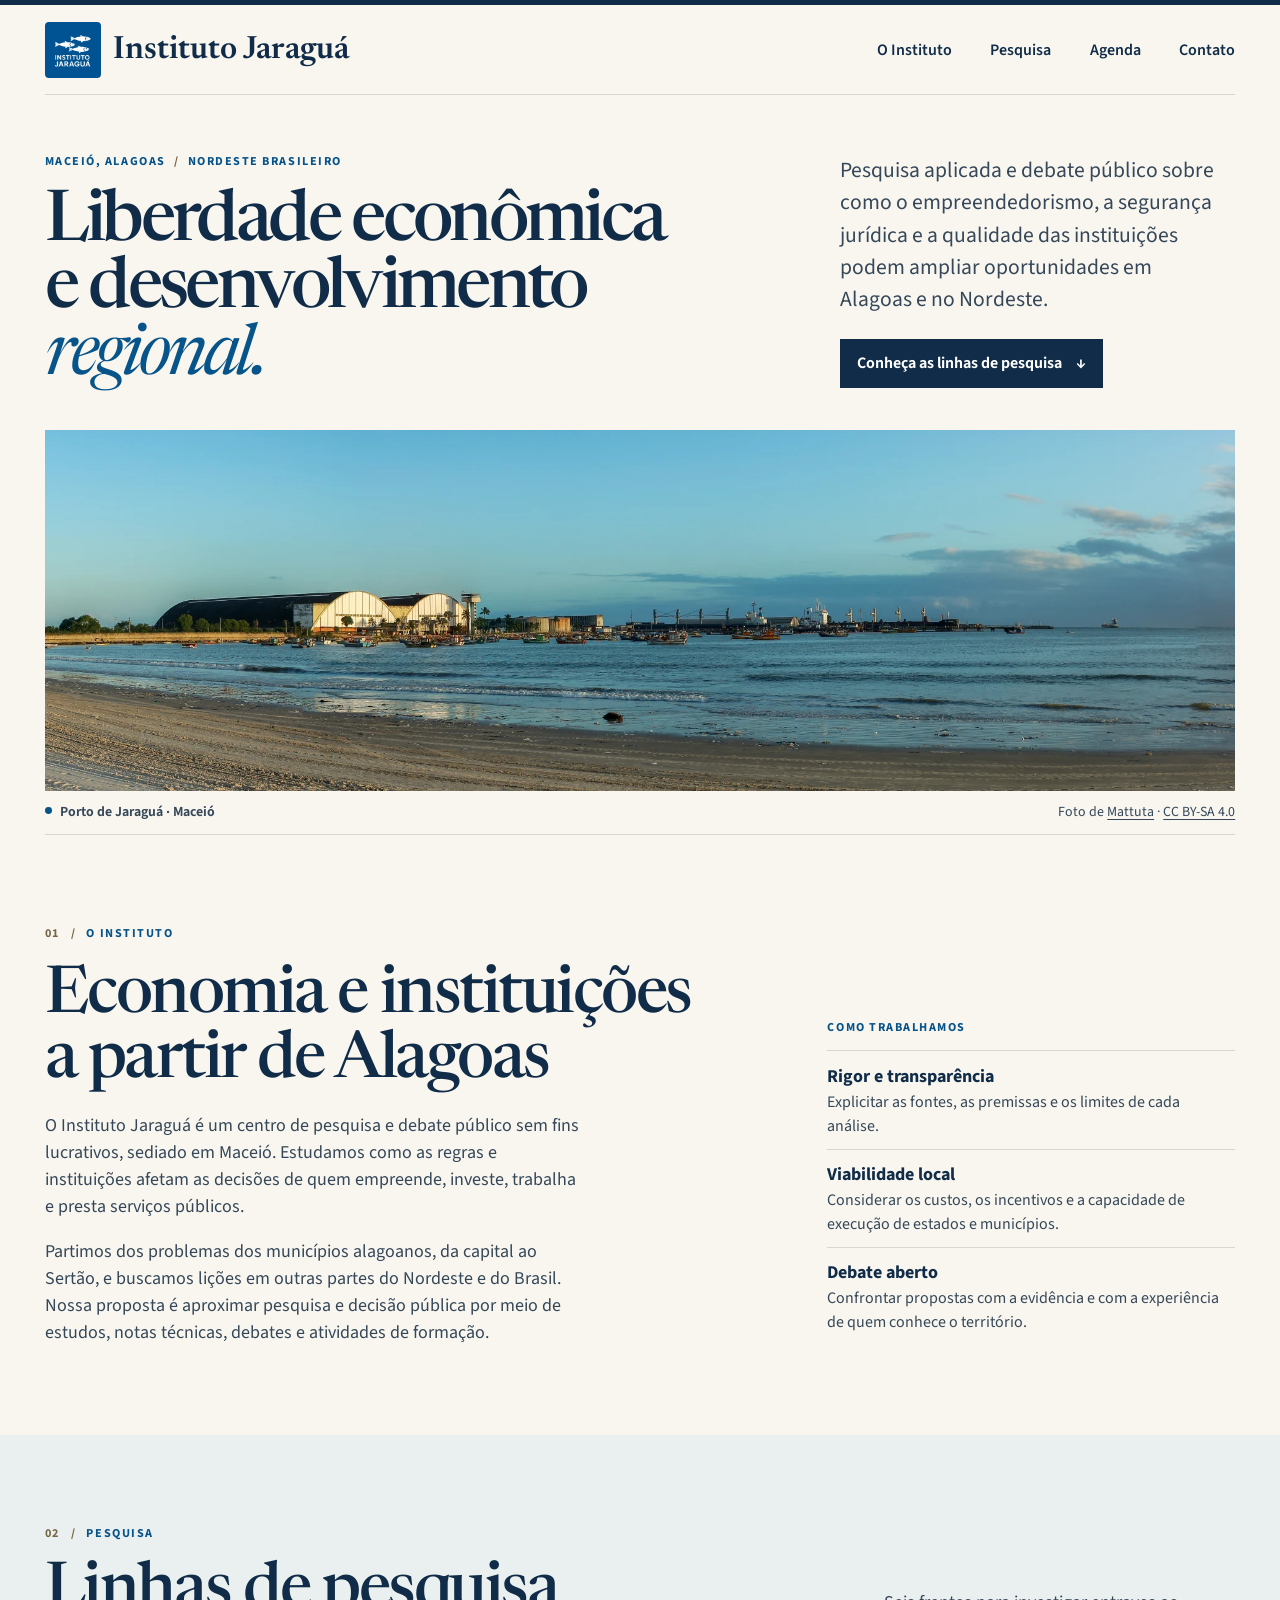
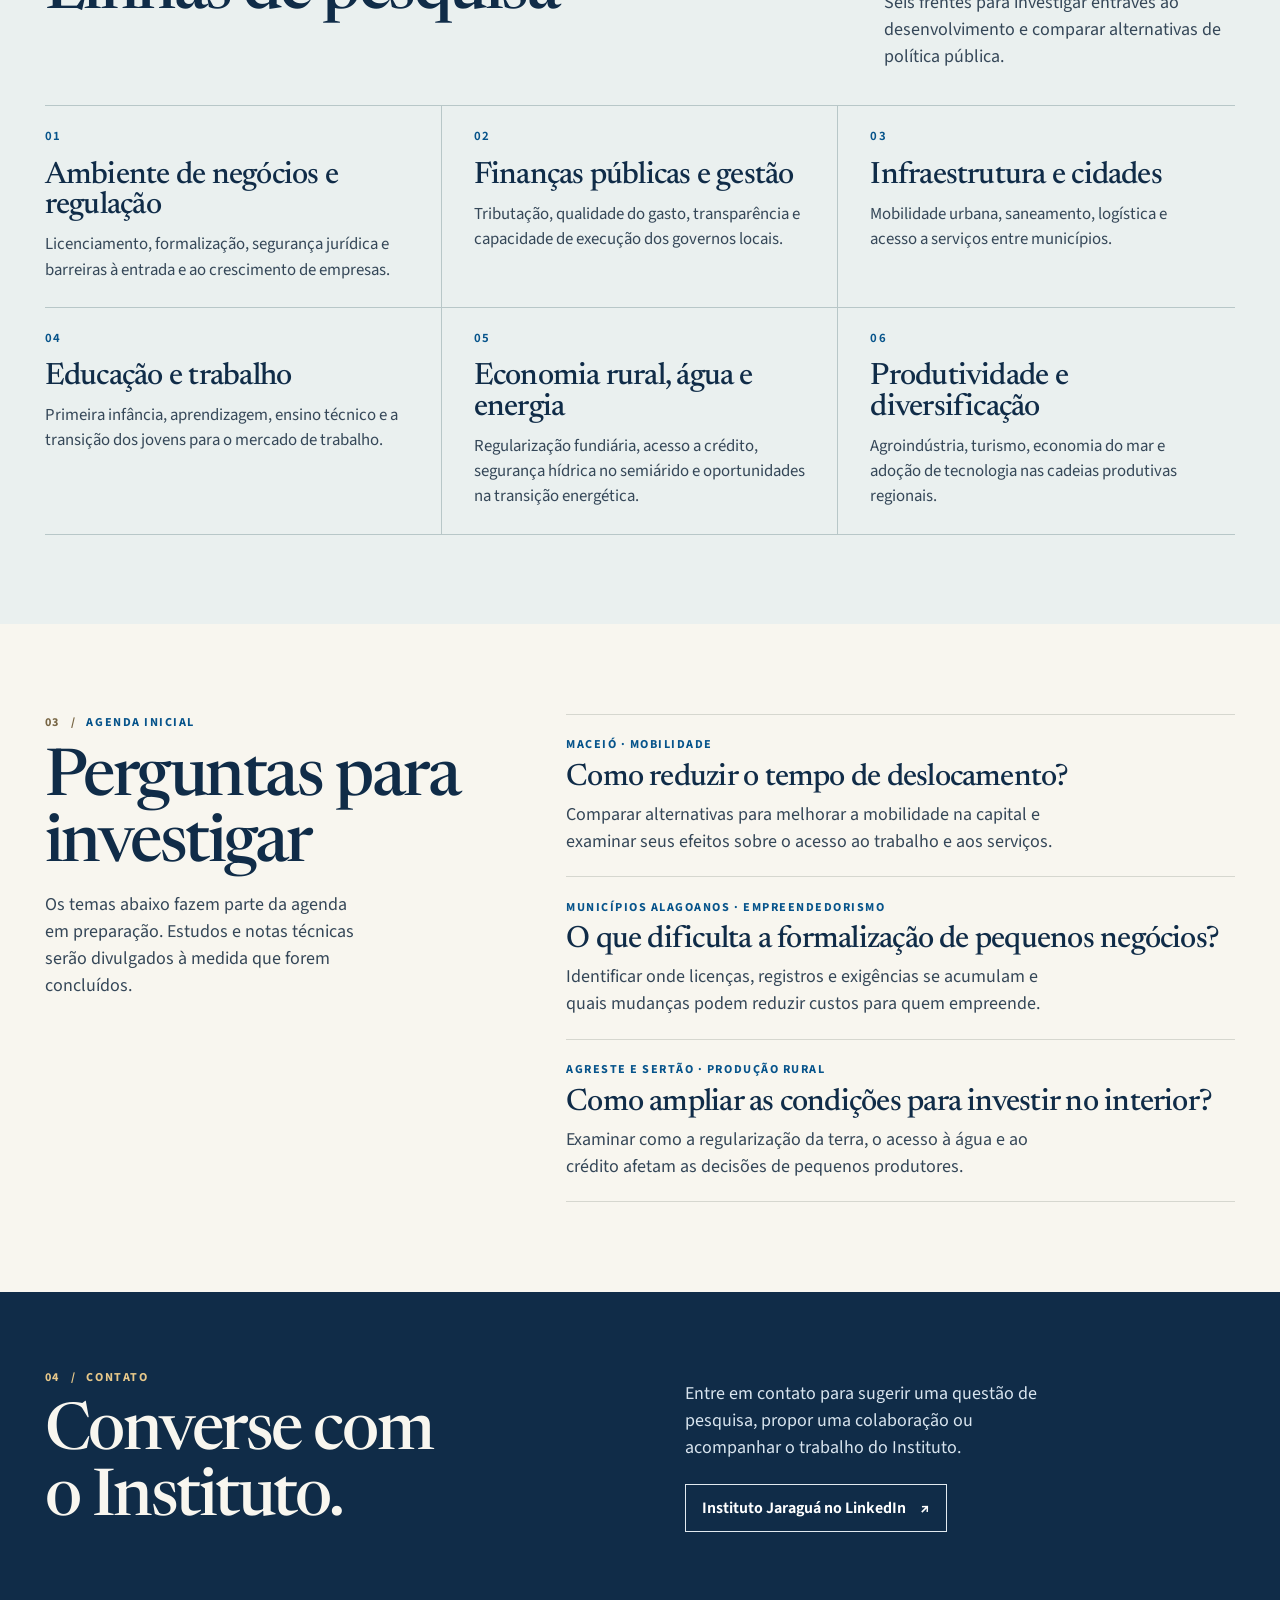
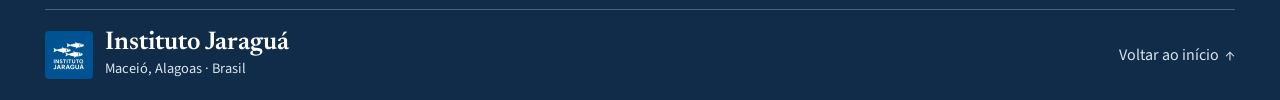
==== index.html @ 244baefc "Publica a primeira versão do Instituto Jaraguá" ====
<!doctype html>
<html lang="pt-BR">
<head>
  <meta charset="utf-8">
  <meta name="viewport" content="width=device-width, initial-scale=1">
  <title>Instituto Jaraguá | Pesquisa e políticas públicas para Alagoas e o Nordeste</title>
  <meta name="description" content="Instituto de pesquisa e debate público em Maceió, dedicado à liberdade econômica, à qualidade das instituições e ao desenvolvimento de Alagoas e do Nordeste.">
  <meta name="theme-color" content="#102c48">
  <link rel="canonical" href="https://pedromagalhaesbatista.github.io/instituto-jaragua/">
  <meta property="og:type" content="website">
  <meta property="og:locale" content="pt_BR">
  <meta property="og:site_name" content="Instituto Jaraguá">
  <meta property="og:title" content="Instituto Jaraguá">
  <meta property="og:description" content="Pesquisa e debate público sobre economia, instituições e desenvolvimento em Alagoas e no Nordeste.">
  <meta property="og:url" content="https://pedromagalhaesbatista.github.io/instituto-jaragua/">
  <meta property="og:image" content="https://pedromagalhaesbatista.github.io/instituto-jaragua/assets/porto-jaragua-social.jpg">
  <meta property="og:image:width" content="1200">
  <meta property="og:image:height" content="447">
  <meta property="og:image:alt" content="Vista panorâmica do Porto de Jaraguá, em Maceió.">
  <link rel="icon" href="assets/icone.png" type="image/png">
  <link rel="preconnect" href="https://fonts.googleapis.com">
  <link rel="preconnect" href="https://fonts.gstatic.com" crossorigin>
  <link href="https://fonts.googleapis.com/css2?family=Newsreader:ital,opsz,wght@0,6..72,400..600;1,6..72,400..500&amp;family=Source+Sans+3:wght@400..700&amp;display=swap" rel="stylesheet">
  <link rel="stylesheet" href="styles.css">
</head>
<body id="topo">
  <a class="skip-link" href="#conteudo">Pular para o conteúdo</a>

  <header class="site-header">
    <div class="masthead wrap">
      <a class="brand" href="#topo">
        <img src="assets/logo-jaragua.webp" alt="" width="56" height="56">
        <span>Instituto Jaraguá</span>
      </a>
      <nav aria-label="Navegação principal">
        <a href="#instituto">O Instituto</a>
        <a href="#pesquisa">Pesquisa</a>
        <a href="#agenda">Agenda</a>
        <a href="#contato">Contato</a>
      </nav>
    </div>
  </header>

  <main id="conteudo" tabindex="-1">
    <section class="hero wrap" aria-labelledby="titulo">
      <div class="hero-intro">
        <div>
          <p class="kicker hero-kicker">Maceió, Alagoas <span aria-hidden="true">/</span> Nordeste brasileiro</p>
          <h1 id="titulo">Liberdade econômica<br class="hero-break"> e desenvolvimento <em>regional.</em></h1>
        </div>
        <div class="hero-aside">
          <p>Pesquisa aplicada e debate público sobre como o empreendedorismo, a segurança jurídica e a qualidade das instituições podem ampliar oportunidades em Alagoas e no Nordeste.</p>
          <a class="button" href="#pesquisa">Conheça as linhas de pesquisa <span aria-hidden="true">↓</span></a>
        </div>
      </div>
      <figure class="hero-figure">
        <img src="assets/porto-jaragua.webp"
             srcset="assets/porto-jaragua-900.webp 900w, assets/porto-jaragua.webp 1920w"
             sizes="(max-width: 1256px) calc(100vw - 48px), 1208px"
             alt="O Porto de Jaraguá visto da praia, com galpões e embarcações ao fundo."
             width="1920" height="715" fetchpriority="high">
        <figcaption>
          <span><span class="caption-dot" aria-hidden="true"></span> Porto de Jaraguá · Maceió</span>
          <span>Foto de <a href="https://commons.wikimedia.org/wiki/File:Panoramica_do_Porto_de_Jaragu%C3%A1_Macei%C3%B3_Alagoas.jpg">Mattuta</a> · <a rel="license" href="https://creativecommons.org/licenses/by-sa/4.0/deed.pt-br">CC BY-SA 4.0</a></span>
        </figcaption>
      </figure>
    </section>

    <section class="section wrap about" id="instituto" aria-labelledby="instituto-titulo">
      <p class="kicker section-label"><span aria-hidden="true">01</span> O Instituto</p>
      <div class="about-copy">
        <h2 id="instituto-titulo">Economia e instituições<br class="about-break"> a partir de Alagoas</h2>
        <p>O Instituto Jaraguá é um centro de pesquisa e debate público sem fins lucrativos, sediado em Maceió. Estudamos como as regras e instituições afetam as decisões de quem empreende, investe, trabalha e presta serviços públicos.</p>
        <p>Partimos dos problemas dos municípios alagoanos, da capital ao Sertão, e buscamos lições em outras partes do Nordeste e do Brasil. Nossa proposta é aproximar pesquisa e decisão pública por meio de estudos, notas técnicas, debates e atividades de formação.</p>
      </div>
      <div class="principles">
        <p class="kicker">Como trabalhamos</p>
        <dl>
          <div>
            <dt>Rigor e transparência</dt>
            <dd>Explicitar as fontes, as premissas e os limites de cada análise.</dd>
          </div>
          <div>
            <dt>Viabilidade local</dt>
            <dd>Considerar os custos, os incentivos e a capacidade de execução de estados e municípios.</dd>
          </div>
          <div>
            <dt>Debate aberto</dt>
            <dd>Confrontar propostas com a evidência e com a experiência de quem conhece o território.</dd>
          </div>
        </dl>
      </div>
    </section>

    <section class="research" id="pesquisa" aria-labelledby="pesquisa-titulo">
      <div class="wrap section">
        <p class="kicker section-label"><span aria-hidden="true">02</span> Pesquisa</p>
        <div class="section-intro">
          <h2 id="pesquisa-titulo">Linhas de pesquisa</h2>
          <p>Seis frentes para investigar entraves ao desenvolvimento e comparar alternativas de política pública.</p>
        </div>
        <ul class="research-grid" role="list">
          <li>
            <span class="index" aria-hidden="true">01</span>
            <h3>Ambiente de negócios e regulação</h3>
            <p>Licenciamento, formalização, segurança jurídica e barreiras à entrada e ao crescimento de empresas.</p>
          </li>
          <li>
            <span class="index" aria-hidden="true">02</span>
            <h3>Finanças públicas e gestão</h3>
            <p>Tributação, qualidade do gasto, transparência e capacidade de execução dos governos locais.</p>
          </li>
          <li>
            <span class="index" aria-hidden="true">03</span>
            <h3>Infraestrutura e cidades</h3>
            <p>Mobilidade urbana, saneamento, logística e acesso a serviços entre municípios.</p>
          </li>
          <li>
            <span class="index" aria-hidden="true">04</span>
            <h3>Educação e trabalho</h3>
            <p>Primeira infância, aprendizagem, ensino técnico e a transição dos jovens para o mercado de trabalho.</p>
          </li>
          <li>
            <span class="index" aria-hidden="true">05</span>
            <h3>Economia rural, água e energia</h3>
            <p>Regularização fundiária, acesso a crédito, segurança hídrica no semiárido e oportunidades na transição energética.</p>
          </li>
          <li>
            <span class="index" aria-hidden="true">06</span>
            <h3>Produtividade e diversificação</h3>
            <p>Agroindústria, turismo, economia do mar e adoção de tecnologia nas cadeias produtivas regionais.</p>
          </li>
        </ul>
      </div>
    </section>

    <section class="section wrap agenda" id="agenda" aria-labelledby="agenda-titulo">
      <div class="agenda-intro">
        <p class="kicker section-label"><span aria-hidden="true">03</span> Agenda inicial</p>
        <h2 id="agenda-titulo">Perguntas para<br class="about-break"> investigar</h2>
        <p>Os temas abaixo fazem parte da agenda em preparação. Estudos e notas técnicas serão divulgados à medida que forem concluídos.</p>
      </div>
      <ul class="agenda-list" role="list">
        <li>
          <p class="kicker">Maceió · Mobilidade</p>
          <h3>Como reduzir o tempo de deslocamento?</h3>
          <p>Comparar alternativas para melhorar a mobilidade na capital e examinar seus efeitos sobre o acesso ao trabalho e aos serviços.</p>
        </li>
        <li>
          <p class="kicker">Municípios alagoanos · Empreendedorismo</p>
          <h3>O que dificulta a formalização de pequenos negócios?</h3>
          <p>Identificar onde licenças, registros e exigências se acumulam e quais mudanças podem reduzir custos para quem empreende.</p>
        </li>
        <li>
          <p class="kicker">Agreste e Sertão · Produção rural</p>
          <h3>Como ampliar as condições para investir no interior?</h3>
          <p>Examinar como a regularização da terra, o acesso à água e ao crédito afetam as decisões de pequenos produtores.</p>
        </li>
      </ul>
    </section>
  </main>

  <footer class="site-footer" id="contato">
    <div class="wrap">
      <div class="footer-intro">
        <div>
          <p class="kicker section-label"><span aria-hidden="true">04</span> Contato</p>
          <h2>Converse com<br class="about-break"> o Instituto.</h2>
        </div>
        <div>
          <p>Entre em contato para sugerir uma questão de pesquisa, propor uma colaboração ou acompanhar o trabalho do Instituto.</p>
          <a class="button button-light" href="https://www.linkedin.com/company/instituto-jaragu%C3%A1/">Instituto Jaraguá no LinkedIn <span aria-hidden="true">↗</span></a>
        </div>
      </div>
      <div class="footer-base">
        <a class="brand" href="#topo">
          <img src="assets/logo-jaragua.webp" alt="" width="48" height="48" loading="lazy">
          <span>Instituto Jaraguá<small>Maceió, Alagoas · Brasil</small></span>
        </a>
        <a class="back-top" href="#topo">Voltar ao início <span aria-hidden="true">↑</span></a>
      </div>
    </div>
  </footer>
</body>
</html>
---- styles.css ----
:root {
  color-scheme: light;
  --paper: #f8f6ef;
  --ink: #102c48;
  --text: #354758;
  --blue: #07548b;
  --rule: #d6d7cf;
  --sand: #e7c88a;
  --serif: "Newsreader", Georgia, serif;
  --sans: "Source Sans 3", system-ui, sans-serif;
}

*, *::before, *::after { box-sizing: border-box; }

html {
  scroll-behavior: smooth;
  scroll-padding-top: 1.5rem;
}

body {
  margin: 0;
  background: var(--paper);
  color: var(--text);
  font: 400 1.125rem/1.5 var(--sans);
}

.wrap {
  width: min(1208px, calc(100% - clamp(2rem, 7vw, 7rem)));
  margin-inline: auto;
}

h1, h2, h3 {
  margin: 0;
  color: var(--ink);
  font: 500 1em/1 var(--serif);
}

h2 {
  font-size: clamp(2.7rem, 5.1vw, 4.65rem);
  letter-spacing: -.038em;
}

h3 {
  font-size: clamp(1.7rem, 2.4vw, 2.25rem);
  letter-spacing: -.025em;
}

p, figure, dl, dd { margin: 0; }
a { color: inherit; text-underline-offset: .2em; }
img { display: block; max-width: 100%; }
a:focus-visible { outline: 2px solid currentColor; outline-offset: 4px; }

.skip-link {
  position: fixed;
  z-index: 1;
  top: .5rem;
  left: .5rem;
  padding: .65rem 1rem;
  background: var(--ink);
  color: white;
  transform: translateY(-160%);
}

.skip-link:focus { transform: none; }

.kicker {
  color: var(--blue);
  font-size: .76rem;
  font-weight: 700;
  line-height: 1.45;
  letter-spacing: .125em;
  text-transform: uppercase;
}

.site-header { border-top: 5px solid var(--ink); }

.masthead {
  display: flex;
  min-height: 90px;
  align-items: center;
  justify-content: space-between;
  gap: 1.5rem;
  border-bottom: 1px solid var(--rule);
}

.brand {
  display: inline-flex;
  align-items: center;
  gap: .75rem;
  color: var(--ink);
  font: 600 clamp(1.5rem, 3vw, 2rem)/1 var(--serif);
  text-decoration: none;
}

.brand img {
  flex: none;
  border-radius: 4px;
}

.masthead nav {
  display: flex;
  flex-wrap: wrap;
  align-items: center;
  gap: .25rem clamp(1.15rem, 3vw, 2.6rem);
  color: var(--ink);
  font-size: 1rem;
  font-weight: 600;
}

.masthead nav a { padding-block: .6rem; text-decoration: none; }
.masthead nav a:hover { text-decoration: underline; }

.hero { padding-top: clamp(2.8rem, 4.5vw, 4rem); }

.hero-intro {
  display: grid;
  grid-template-columns: minmax(0, 1.85fr) minmax(0, 1fr);
  align-items: end;
  gap: 2rem clamp(1.75rem, 5vw, 5rem);
  padding-bottom: clamp(1.8rem, 3vw, 2.6rem);
}

.hero-kicker { margin-bottom: 1.3rem; }
.hero-kicker span { color: #776544; padding-inline: .3rem; }

h1 {
  font-size: clamp(2.8rem, 5.5vw, 5.2rem);
  letter-spacing: -.052em;
  line-height: .95;
}

h1 em { color: var(--blue); font-weight: 400; }

.hero-aside {
  padding-bottom: .25rem;
  font-size: clamp(1.12rem, 1.7vw, 1.35rem);
}

.hero-aside p { max-width: 35ch; }

.button {
  display: inline-flex;
  justify-content: space-between;
  align-items: center;
  gap: .9rem;
  margin-top: 1.4rem;
  padding: .7rem 1rem;
  border: 1px solid var(--ink);
  background: var(--ink);
  color: white;
  font-size: 1rem;
  font-weight: 650;
  text-decoration: none;
}

.button:hover {
  border-color: var(--blue);
  background: var(--blue);
}

.button span { flex: none; }

.hero-figure img {
  width: 100%;
  height: auto;
  min-height: 190px;
  object-fit: cover;
  object-position: 38% center;
  background: #89b3c5;
}

.hero-figure figcaption {
  display: flex;
  flex-wrap: wrap;
  justify-content: space-between;
  align-items: baseline;
  gap: .3rem 1rem;
  padding: .7rem 0;
  border-bottom: 1px solid var(--rule);
  font-size: .87rem;
}

.hero-figure figcaption > :first-child { font-weight: 650; }

.caption-dot {
  display: inline-block;
  width: .43rem;
  height: .43rem;
  margin-right: .35rem;
  border-radius: 50%;
  background: var(--blue);
  vertical-align: .12em;
}

.section { padding-block: clamp(3.5rem, 7vw, 6.75rem); }

.section-label {
  display: flex;
  align-items: center;
  gap: .65rem;
}

.section-label span { color: #776544; font-variant-numeric: tabular-nums; }
.section-label span::after { content: " /"; margin-left: .45rem; }

.about {
  display: grid;
  grid-template-columns: minmax(0, 1.7fr) minmax(0, 1fr);
  gap: 1.35rem clamp(2.25rem, 7vw, 7rem);
}

.about > .section-label { grid-column: 1 / -1; }
.about-copy p { max-width: 60ch; margin-top: 1.1rem; }
.principles { align-self: end; }
.principles dl { margin-top: .85rem; }
.principles dl div { padding: .7rem 0; border-top: 1px solid var(--rule); }
.principles dt { font-weight: 700; color: var(--ink); }
.principles dd { font-size: 1rem; }

.research { background: #eaf0ef; }

.section-intro {
  display: flex;
  align-items: baseline;
  justify-content: space-between;
  gap: 1rem 3rem;
  margin-block: 1.1rem 2.2rem;
}

.section-intro p { max-width: 39ch; }

.research-grid {
  display: grid;
  grid-template-columns: repeat(3, minmax(0, 1fr));
  margin: 0;
  padding: 0;
  border-top: 1px solid #b8c7c8;
  list-style: none;
}

.research-grid li {
  padding: 1.3rem clamp(.85rem, 2.6vw, 2rem) 1.5rem;
  border-bottom: 1px solid #b8c7c8;
  border-right: 1px solid #b8c7c8;
}

.research-grid li:nth-child(3n) { border-right: 0; }
.research-grid li:nth-child(3n+1) { padding-left: 0; }
.research-grid p { margin-top: .65rem; font-size: 1.05rem; }

.index {
  display: block;
  margin-bottom: .9rem;
  color: var(--blue);
  font-size: .8rem;
  font-weight: 650;
  letter-spacing: .1em;
}

.agenda {
  display: grid;
  grid-template-columns: minmax(0, 1fr) minmax(0, 1.55fr);
  gap: 1.7rem clamp(2rem, 7vw, 7rem);
}

.agenda-intro h2 { margin-block: 1rem .8rem; }
.agenda-intro > p:last-child { max-width: 35ch; }
.agenda-list { margin: 0; padding: 0; list-style: none; border-top: 1px solid var(--rule); }
.agenda-list li { padding: 1.35rem 0; border-bottom: 1px solid var(--rule); }
.agenda-list h3 { margin-block: .55rem .45rem; }
.agenda-list li > p:last-child { max-width: 57ch; }

.site-footer {
  background: var(--ink);
  color: #d8e4ee;
}

.footer-intro {
  display: grid;
  grid-template-columns: minmax(0, 1fr) minmax(0, 1fr);
  align-items: end;
  gap: 1.25rem clamp(2rem, 7vw, 7rem);
  padding-block: clamp(3rem, 6vw, 5rem);
}

.site-footer .kicker, .site-footer .section-label span { color: var(--sand); }
.site-footer h2 { margin-top: .95rem; color: var(--paper); }
.footer-intro p { max-width: 42ch; }
.button-light { border-color: #e2eaf0; color: #fff; }
.button-light:hover { border-color: #e2eaf0; background: #e2eaf0; color: var(--ink); }

.footer-base {
  display: flex;
  flex-wrap: wrap;
  align-items: center;
  justify-content: space-between;
  gap: 1rem;
  padding-block: 1.3rem;
  border-top: 1px solid #496278;
}

.footer-base .brand { color: white; font-size: 1.6rem; }

.footer-base small {
  display: block;
  margin-top: .2rem;
  color: #d8e4ee;
  font: 400 .9rem/1.35 var(--sans);
}

.back-top { font-size: 1rem; text-decoration: none; }
.back-top:hover { text-decoration: underline; }
.back-top span { margin-left: .2rem; }

@media (min-width: 941px) {
  .hero-figure img { aspect-ratio: 3.3; object-position: center 82%; }
}

@media (max-width: 940px) {
  .hero-intro { grid-template-columns: minmax(0, 1.45fr) minmax(0, 1fr); }
  .hero-break, .about-break { display: none; }
}

@media (max-width: 700px) {
  .masthead { flex-wrap: wrap; gap: .55rem 1rem; padding-block: .7rem .25rem; }
  .masthead nav { gap: .2rem clamp(.9rem, 3.5vw, 1.6rem); }
  .masthead nav a { padding-block: .55rem; }
  .brand img { width: 48px; height: 48px; }
  .hero-intro, .about, .agenda, .footer-intro { grid-template-columns: minmax(0, 1fr); }
  .hero-intro { gap: 1rem; }
  h1 { max-width: 15ch; font-size: clamp(2.6rem, 11.5vw, 4.7rem); }
  .hero-aside p { max-width: 47ch; }
  .about > .section-label { grid-column: auto; }
  .section-intro { display: block; }
  .section-intro p { margin-top: .75rem; }
  .research-grid { grid-template-columns: repeat(2, minmax(0, 1fr)); }
  .research-grid li:nth-child(n) { padding-inline: .9rem; border-right: 1px solid #b8c7c8; }
  .research-grid li:nth-child(even) { border-right: 0; }
  .research-grid li:nth-child(odd) { padding-left: 0; }
}

@media (max-width: 420px) {
  .research-grid { grid-template-columns: minmax(0, 1fr); }
  .research-grid li:nth-child(n) { padding-inline: 0; border-right: 0; }
  .hero-figure img { object-position: 31% center; }
}

@media (prefers-reduced-motion: reduce) {
  html { scroll-behavior: auto; }
}
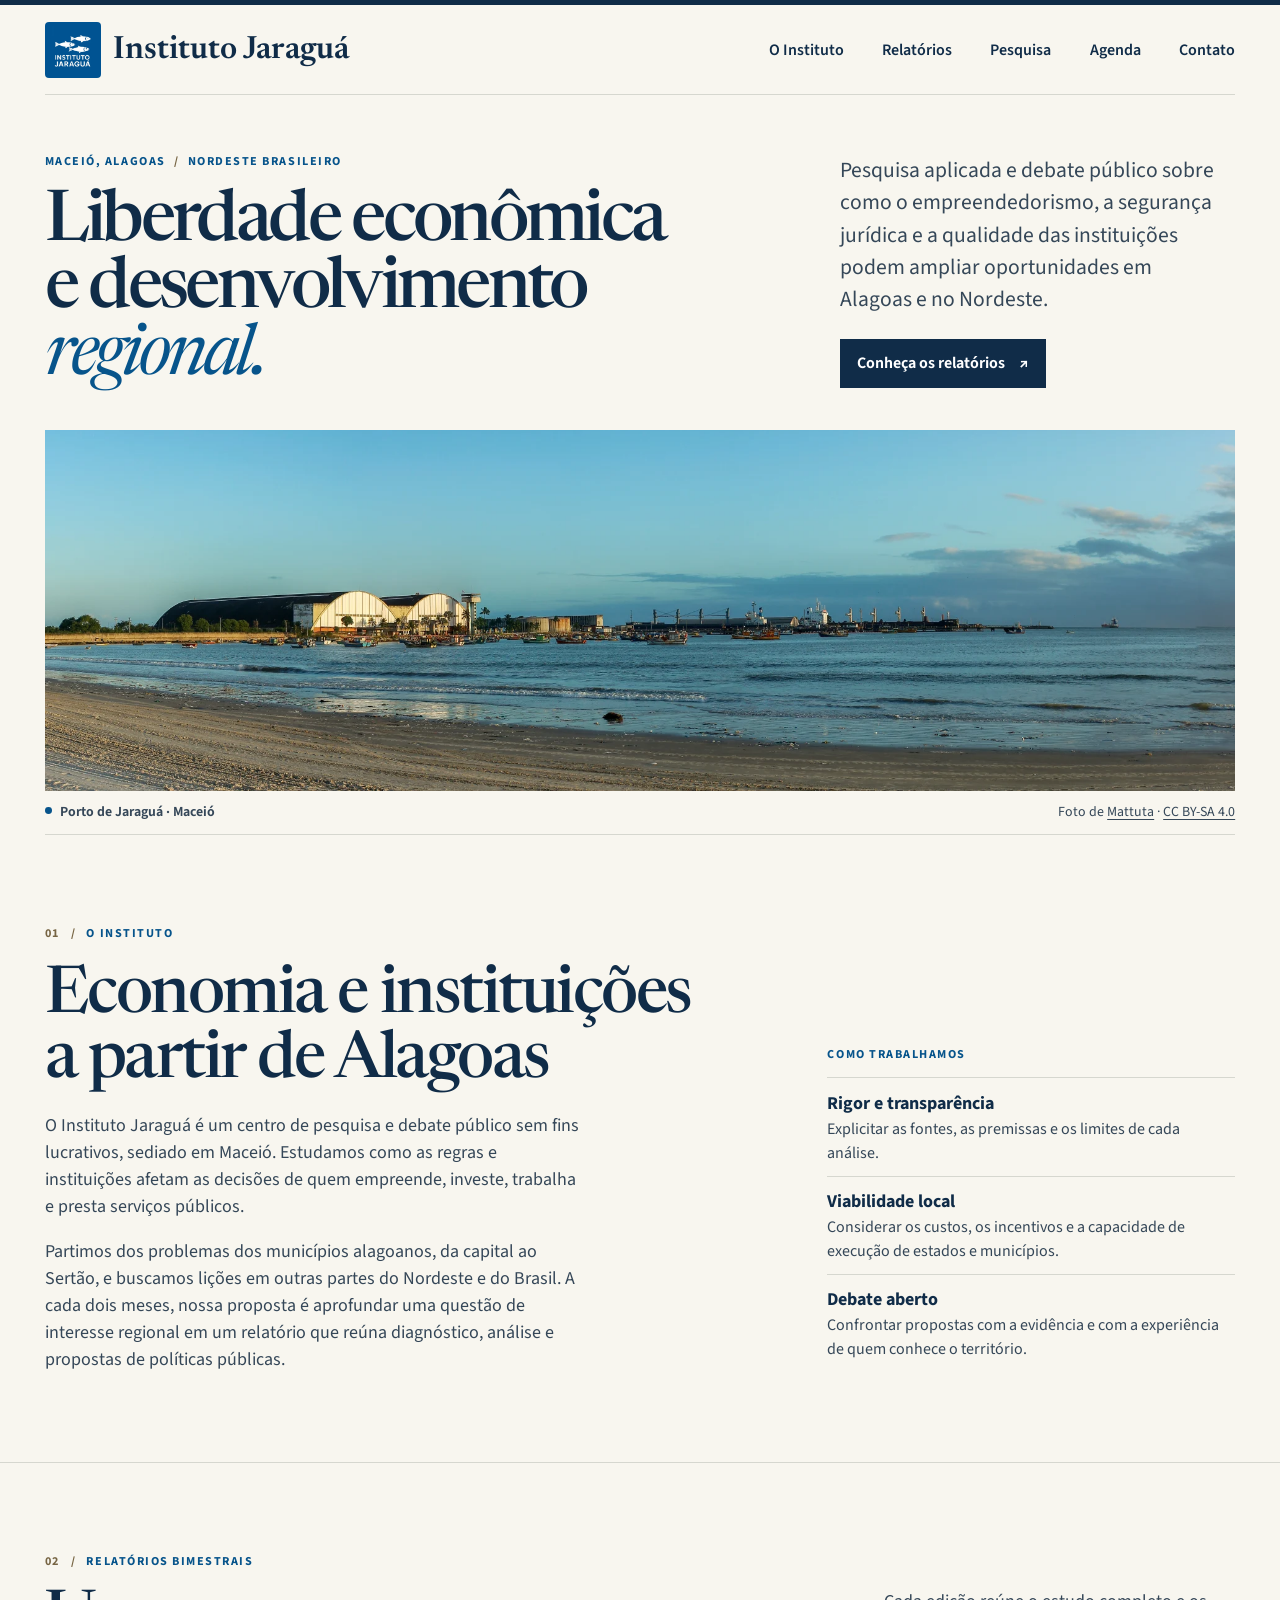
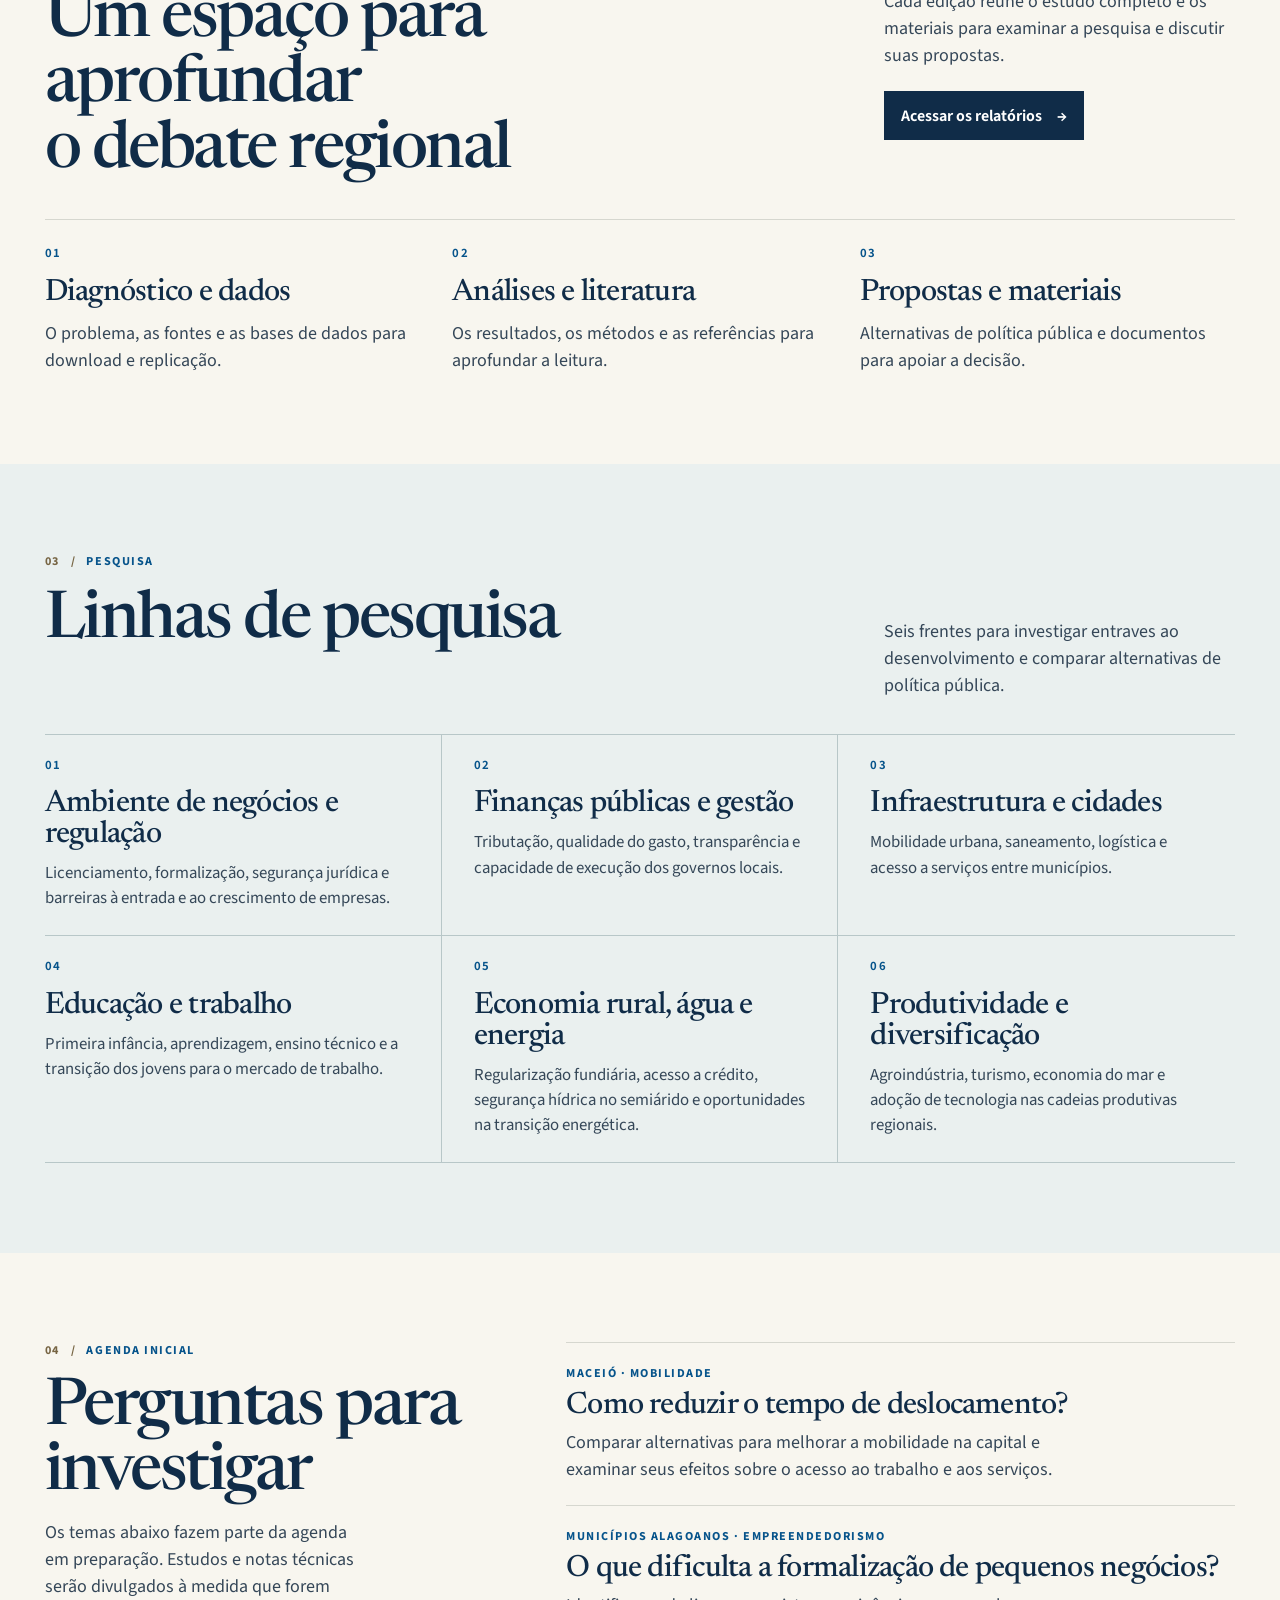
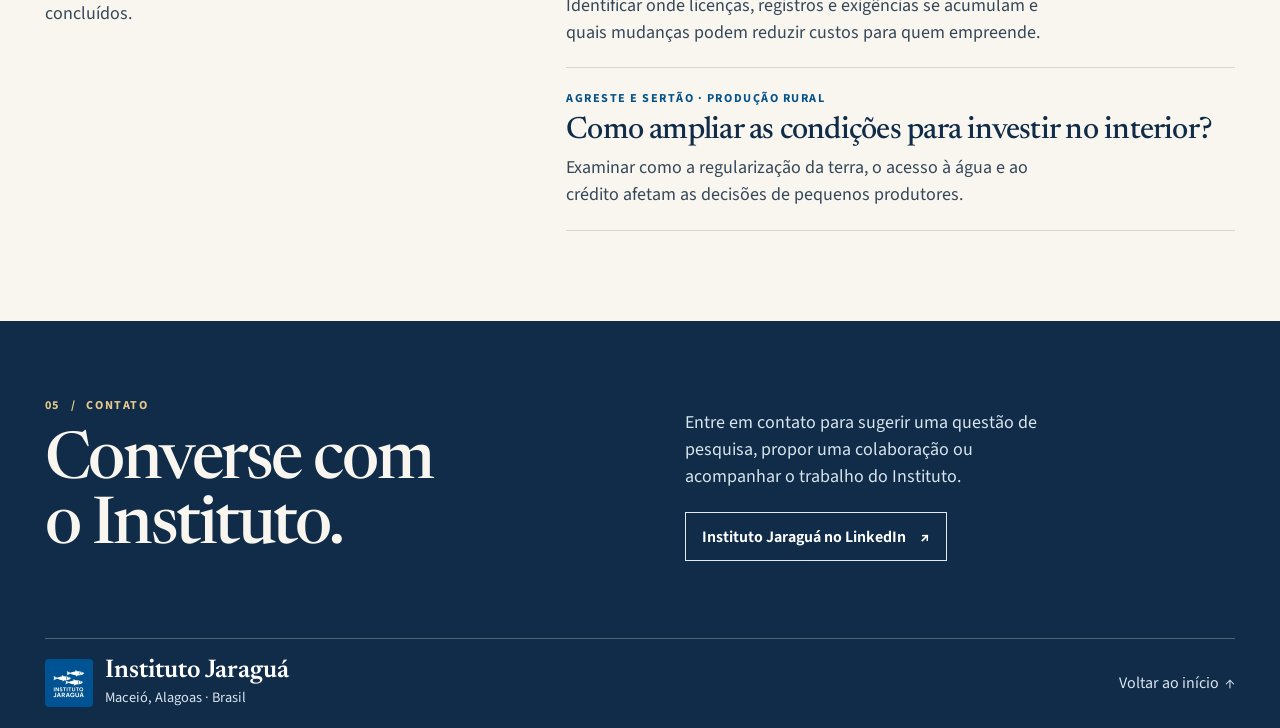
==== commit 5887dc28: "Cria acervo e páginas para relatórios bimestrais" ====
--- a/index.html
+++ b/index.html
@@ -34,6 +34,7 @@
       </a>
       <nav aria-label="Navegação principal">
         <a href="#instituto">O Instituto</a>
+        <a href="relatorios.html">Relatórios</a>
         <a href="#pesquisa">Pesquisa</a>
         <a href="#agenda">Agenda</a>
         <a href="#contato">Contato</a>
@@ -50,7 +51,7 @@
         </div>
         <div class="hero-aside">
           <p>Pesquisa aplicada e debate público sobre como o empreendedorismo, a segurança jurídica e a qualidade das instituições podem ampliar oportunidades em Alagoas e no Nordeste.</p>
-          <a class="button" href="#pesquisa">Conheça as linhas de pesquisa <span aria-hidden="true">↓</span></a>
+          <a class="button" href="relatorios.html">Conheça os relatórios <span aria-hidden="true">↗</span></a>
         </div>
       </div>
       <figure class="hero-figure">
@@ -71,7 +72,7 @@
       <div class="about-copy">
         <h2 id="instituto-titulo">Economia e instituições<br class="about-break"> a partir de Alagoas</h2>
         <p>O Instituto Jaraguá é um centro de pesquisa e debate público sem fins lucrativos, sediado em Maceió. Estudamos como as regras e instituições afetam as decisões de quem empreende, investe, trabalha e presta serviços públicos.</p>
-        <p>Partimos dos problemas dos municípios alagoanos, da capital ao Sertão, e buscamos lições em outras partes do Nordeste e do Brasil. Nossa proposta é aproximar pesquisa e decisão pública por meio de estudos, notas técnicas, debates e atividades de formação.</p>
+        <p>Partimos dos problemas dos municípios alagoanos, da capital ao Sertão, e buscamos lições em outras partes do Nordeste e do Brasil. A cada dois meses, nossa proposta é aprofundar uma questão de interesse regional em um relatório que reúna diagnóstico, análise e propostas de políticas públicas.</p>
       </div>
       <div class="principles">
         <p class="kicker">Como trabalhamos</p>
@@ -92,9 +93,27 @@
       </div>
     </section>
 
+    <section class="reports-feature" aria-labelledby="relatorios-titulo">
+      <div class="wrap section">
+        <p class="kicker section-label"><span aria-hidden="true">02</span> Relatórios bimestrais</p>
+        <div class="section-intro">
+          <h2 id="relatorios-titulo">Um espaço para aprofundar<br class="about-break"> o debate regional</h2>
+          <div>
+            <p>Cada edição reúne o estudo completo e os materiais para examinar a pesquisa e discutir suas propostas.</p>
+            <a class="button" href="relatorios.html">Acessar os relatórios <span aria-hidden="true">→</span></a>
+          </div>
+        </div>
+        <ol class="report-outline" role="list">
+          <li><span class="index" aria-hidden="true">01</span><h3>Diagnóstico e dados</h3><p>O problema, as fontes e as bases de dados para download e replicação.</p></li>
+          <li><span class="index" aria-hidden="true">02</span><h3>Análises e literatura</h3><p>Os resultados, os métodos e as referências para aprofundar a leitura.</p></li>
+          <li><span class="index" aria-hidden="true">03</span><h3>Propostas e materiais</h3><p>Alternativas de política pública e documentos para apoiar a decisão.</p></li>
+        </ol>
+      </div>
+    </section>
+
     <section class="research" id="pesquisa" aria-labelledby="pesquisa-titulo">
       <div class="wrap section">
-        <p class="kicker section-label"><span aria-hidden="true">02</span> Pesquisa</p>
+        <p class="kicker section-label"><span aria-hidden="true">03</span> Pesquisa</p>
         <div class="section-intro">
           <h2 id="pesquisa-titulo">Linhas de pesquisa</h2>
           <p>Seis frentes para investigar entraves ao desenvolvimento e comparar alternativas de política pública.</p>
@@ -136,7 +155,7 @@
 
     <section class="section wrap agenda" id="agenda" aria-labelledby="agenda-titulo">
       <div class="agenda-intro">
-        <p class="kicker section-label"><span aria-hidden="true">03</span> Agenda inicial</p>
+        <p class="kicker section-label"><span aria-hidden="true">04</span> Agenda inicial</p>
         <h2 id="agenda-titulo">Perguntas para<br class="about-break"> investigar</h2>
         <p>Os temas abaixo fazem parte da agenda em preparação. Estudos e notas técnicas serão divulgados à medida que forem concluídos.</p>
       </div>
@@ -164,7 +183,7 @@
     <div class="wrap">
       <div class="footer-intro">
         <div>
-          <p class="kicker section-label"><span aria-hidden="true">04</span> Contato</p>
+          <p class="kicker section-label"><span aria-hidden="true">05</span> Contato</p>
           <h2>Converse com<br class="about-break"> o Instituto.</h2>
         </div>
         <div>
--- a/styles.css
+++ b/styles.css
@@ -312,6 +312,118 @@
 .back-top:hover { text-decoration: underline; }
 .back-top span { margin-left: .2rem; }
 
+.masthead nav a[aria-current="page"] { text-decoration: underline; }
+
+.reports-feature { border-top: 1px solid var(--rule); }
+.reports-feature .section-intro { align-items: start; }
+.reports-feature h2 { max-width: 17ch; }
+.report-method { background: #eaf0ef; }
+
+.report-outline {
+  display: grid;
+  grid-template-columns: repeat(3, minmax(0, 1fr));
+  gap: 2rem;
+  margin: 0;
+  padding: 1.5rem 0 0;
+  border-top: 1px solid var(--rule);
+  list-style: none;
+}
+
+.report-outline p { margin-top: .75rem; }
+.page-heading { padding-block: clamp(2.8rem, 6vw, 5rem); }
+.page-intro { display: grid; grid-template-columns: 1.4fr 1fr; gap: 2rem 5vw; align-items: end; margin-top: 1.3rem; }
+.page-intro h1 { max-width: 15ch; }
+.page-intro p { max-width: 48ch; }
+.page-intro .status { margin-bottom: .75rem; }
+.editions { padding-bottom: clamp(3.5rem, 7vw, 6rem); }
+.collection-heading {
+  display: flex;
+  flex-wrap: wrap;
+  align-items: baseline;
+  justify-content: space-between;
+  gap: .6rem 1.5rem;
+  margin-bottom: 1.5rem;
+}
+.collection-heading h2 { font-size: 2.6rem; }
+.collection-heading p { font-size: 1rem; }
+.edition-card { display: grid; grid-template-columns: minmax(180px, .6fr) minmax(0, 1.4fr); border: 1px solid var(--rule); }
+.edition-number {
+  display: flex;
+  flex-direction: column;
+  align-items: start;
+  justify-content: space-between;
+  gap: .7rem;
+  padding: 2rem;
+  background: var(--ink);
+  color: var(--paper);
+}
+.edition-number span { font-size: .8rem; letter-spacing: .09em; text-transform: uppercase; }
+.edition-number strong { font: 400 7rem/1 var(--serif); }
+.edition-summary { padding: clamp(1.25rem, 3vw, 2.5rem); }
+.edition-summary h3 { margin-block: .8rem .6rem; font-size: 2.8rem; }
+.edition-summary > p { max-width: 60ch; }
+.status {
+  display: inline-block;
+  padding: .2rem .65rem;
+  border: 1px solid #8b9ba7;
+  color: var(--ink);
+  font-size: .85rem;
+  font-weight: 600;
+}
+.breadcrumb { display: flex; flex-wrap: wrap; gap: .5rem; margin-bottom: 2rem; font-size: .95rem; }
+.breadcrumb a { text-decoration: none; }
+.breadcrumb a:hover { text-decoration: underline; }
+.report-meta {
+  display: flex;
+  flex-wrap: wrap;
+  gap: 1rem clamp(1.5rem, 5vw, 5rem);
+  margin-top: 2rem;
+  padding-block: 1.25rem;
+  border-block: 1px solid var(--rule);
+}
+.report-meta dt { font-size: .85rem; }
+.report-meta dd { color: var(--ink); font-weight: 600; }
+.edition-layout {
+  display: grid;
+  grid-template-columns: 240px minmax(0, 1fr);
+  gap: clamp(2rem, 5vw, 5rem);
+  padding-bottom: clamp(3.5rem, 7vw, 6rem);
+}
+.report-nav { align-self: start; position: sticky; top: 1.5rem; }
+.report-nav .kicker { margin-bottom: 1rem; }
+.report-nav a {
+  display: block;
+  padding-block: .8rem;
+  border-top: 1px solid var(--rule);
+  font-size: 1rem;
+  text-decoration: none;
+}
+.report-nav a:hover { text-decoration: underline; }
+.report-nav a span { margin-right: .35rem; color: var(--blue); font-size: .85rem; }
+.report-nav .archive-link { margin-top: .9rem; border: 0; }
+.report-part + .report-part {
+  margin-top: clamp(3rem, 6vw, 5rem);
+  padding-top: clamp(2rem, 4vw, 3rem);
+  border-top: 1px solid var(--rule);
+}
+.report-part h2 { margin-block: .75rem 1rem; font-size: clamp(2.35rem, 4vw, 3.75rem); }
+.report-part h3 { margin-top: 1.75rem; margin-bottom: .65rem; font-size: 1.8rem; }
+.report-part h4 { margin: 0; color: var(--ink); font: 650 1.1rem/1.4 var(--sans); }
+.part-lead { max-width: 68ch; }
+.material-list { margin: 1.25rem 0 0; padding: 0; border-top: 1px solid var(--rule); list-style: none; }
+.material-list li {
+  display: flex;
+  justify-content: space-between;
+  align-items: start;
+  gap: .7rem 1.5rem;
+  padding-block: 1rem;
+  border-bottom: 1px solid var(--rule);
+}
+.material-list p { margin-top: .3rem; font-size: 1rem; }
+.availability { display: block; flex: none; width: fit-content; margin-top: .15rem; color: #536574; font-size: .9rem; }
+.reading-columns { display: grid; grid-template-columns: 1fr 1fr; gap: 1.5rem; }
+.reading-columns .availability { margin-top: .85rem; }
+
 @media (min-width: 941px) {
   .hero-figure img { aspect-ratio: 3.3; object-position: center 82%; }
 }
@@ -319,6 +431,9 @@
 @media (max-width: 940px) {
   .hero-intro { grid-template-columns: minmax(0, 1.45fr) minmax(0, 1fr); }
   .hero-break, .about-break { display: none; }
+  .masthead { flex-wrap: wrap; padding-block: .7rem; gap: .5rem 1.5rem; }
+  .edition-layout { grid-template-columns: 190px minmax(0, 1fr); gap: 1.75rem; }
+  .reading-columns { grid-template-columns: 1fr; gap: 0; }
 }
 
 @media (max-width: 700px) {
@@ -333,6 +448,15 @@
   .about > .section-label { grid-column: auto; }
   .section-intro { display: block; }
   .section-intro p { margin-top: .75rem; }
+  .report-outline, .page-intro, .edition-card, .edition-layout { grid-template-columns: minmax(0, 1fr); }
+  .report-outline { gap: 1.5rem; }
+  .page-intro { gap: 1.25rem; }
+  .edition-number { flex-direction: row; align-items: center; padding: 1rem 1.25rem; }
+  .edition-number strong { font-size: 3.5rem; }
+  .edition-number span { max-width: 13ch; }
+  .report-nav { position: static; }
+  .report-nav .archive-link { margin-top: 0; }
+  .material-list li { flex-wrap: wrap; }
   .research-grid { grid-template-columns: repeat(2, minmax(0, 1fr)); }
   .research-grid li:nth-child(n) { padding-inline: .9rem; border-right: 1px solid #b8c7c8; }
   .research-grid li:nth-child(even) { border-right: 0; }
